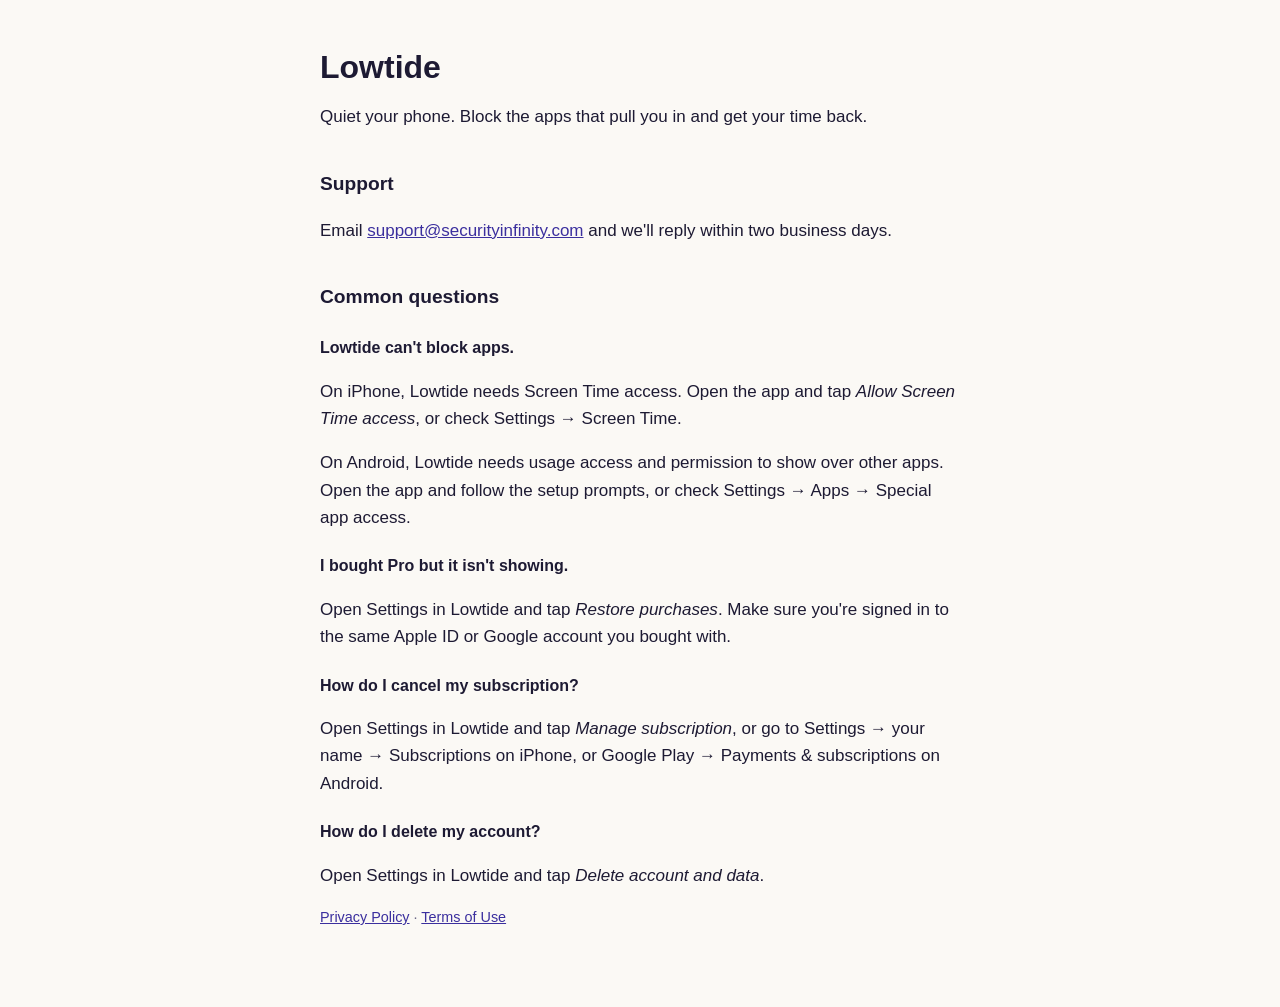
==== index.html @ 5e4de7cb "Lowtide privacy policy and support pages" ====
<!doctype html>
<html lang="en">
<head>
<meta charset="utf-8">
<meta name="viewport" content="width=device-width, initial-scale=1">
<title>Lowtide Support</title>
<link rel="stylesheet" href="style.css">
</head>
<body>
<main>
<h1>Lowtide</h1>
<p>Quiet your phone. Block the apps that pull you in and get your time back.</p>

<h2>Support</h2>
<p>Email <a href="mailto:support@securityinfinity.com">support@securityinfinity.com</a> and we'll reply within two business days.</p>

<h2>Common questions</h2>
<h3>Lowtide can't block apps.</h3>
<p>On iPhone, Lowtide needs Screen Time access. Open the app and tap <em>Allow Screen Time access</em>, or check Settings → Screen Time.</p>
<p>On Android, Lowtide needs usage access and permission to show over other apps. Open the app and follow the setup prompts, or check Settings → Apps → Special app access.</p>
<h3>I bought Pro but it isn't showing.</h3>
<p>Open Settings in Lowtide and tap <em>Restore purchases</em>. Make sure you're signed in to the same Apple ID or Google account you bought with.</p>
<h3>How do I cancel my subscription?</h3>
<p>Open Settings in Lowtide and tap <em>Manage subscription</em>, or go to Settings → your name → Subscriptions on iPhone, or Google Play → Payments &amp; subscriptions on Android.</p>
<h3>How do I delete my account?</h3>
<p>Open Settings in Lowtide and tap <em>Delete account and data</em>.</p>

<p class="muted"><a href="privacy.html">Privacy Policy</a> · <a href="https://www.apple.com/legal/internet-services/itunes/dev/stdeula/">Terms of Use</a></p>
</main>
</body>
</html>
---- style.css ----
:root { --bg: #fbf9f5; --fg: #1d1a33; --muted: #6b6785; --accent: #3b2f9e; }
@media (prefers-color-scheme: dark) { :root { --bg: #161236; --fg: #f3efe6; --muted: #a8a3c7; --accent: #b4aaff; } }
body { margin: 0; background: var(--bg); color: var(--fg); font: 17px/1.6 -apple-system, BlinkMacSystemFont, "Segoe UI", sans-serif; }
main { max-width: 640px; margin: 0 auto; padding: 48px 16px 64px; }
h1 { font-size: 2rem; line-height: 1.2; margin: 0 0 8px; }
h2 { font-size: 1.2rem; margin-top: 2em; }
h3 { font-size: 1rem; margin: 1.4em 0 0.2em; }
a { color: var(--accent); }
.muted { color: var(--muted); font-size: 0.9rem; }
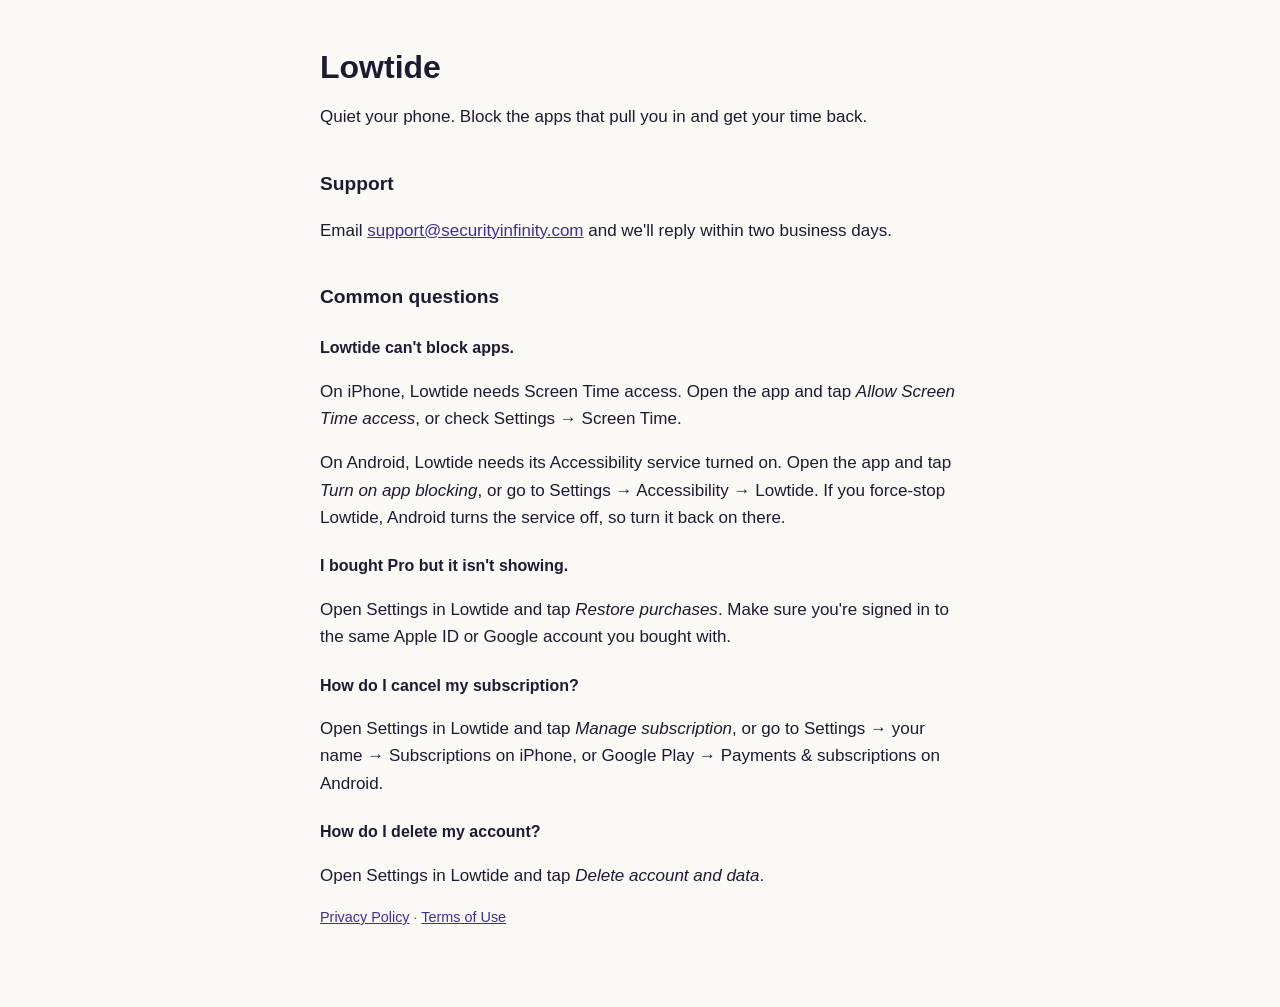
==== commit 2e9d9c47: "Describe Android blocking as an Accessibility service" ====
--- a/index.html
+++ b/index.html
@@ -17,7 +17,7 @@
 <h2>Common questions</h2>
 <h3>Lowtide can't block apps.</h3>
 <p>On iPhone, Lowtide needs Screen Time access. Open the app and tap <em>Allow Screen Time access</em>, or check Settings → Screen Time.</p>
-<p>On Android, Lowtide needs usage access and permission to show over other apps. Open the app and follow the setup prompts, or check Settings → Apps → Special app access.</p>
+<p>On Android, Lowtide needs its Accessibility service turned on. Open the app and tap <em>Turn on app blocking</em>, or go to Settings → Accessibility → Lowtide. If you force-stop Lowtide, Android turns the service off, so turn it back on there.</p>
 <h3>I bought Pro but it isn't showing.</h3>
 <p>Open Settings in Lowtide and tap <em>Restore purchases</em>. Make sure you're signed in to the same Apple ID or Google account you bought with.</p>
 <h3>How do I cancel my subscription?</h3>
